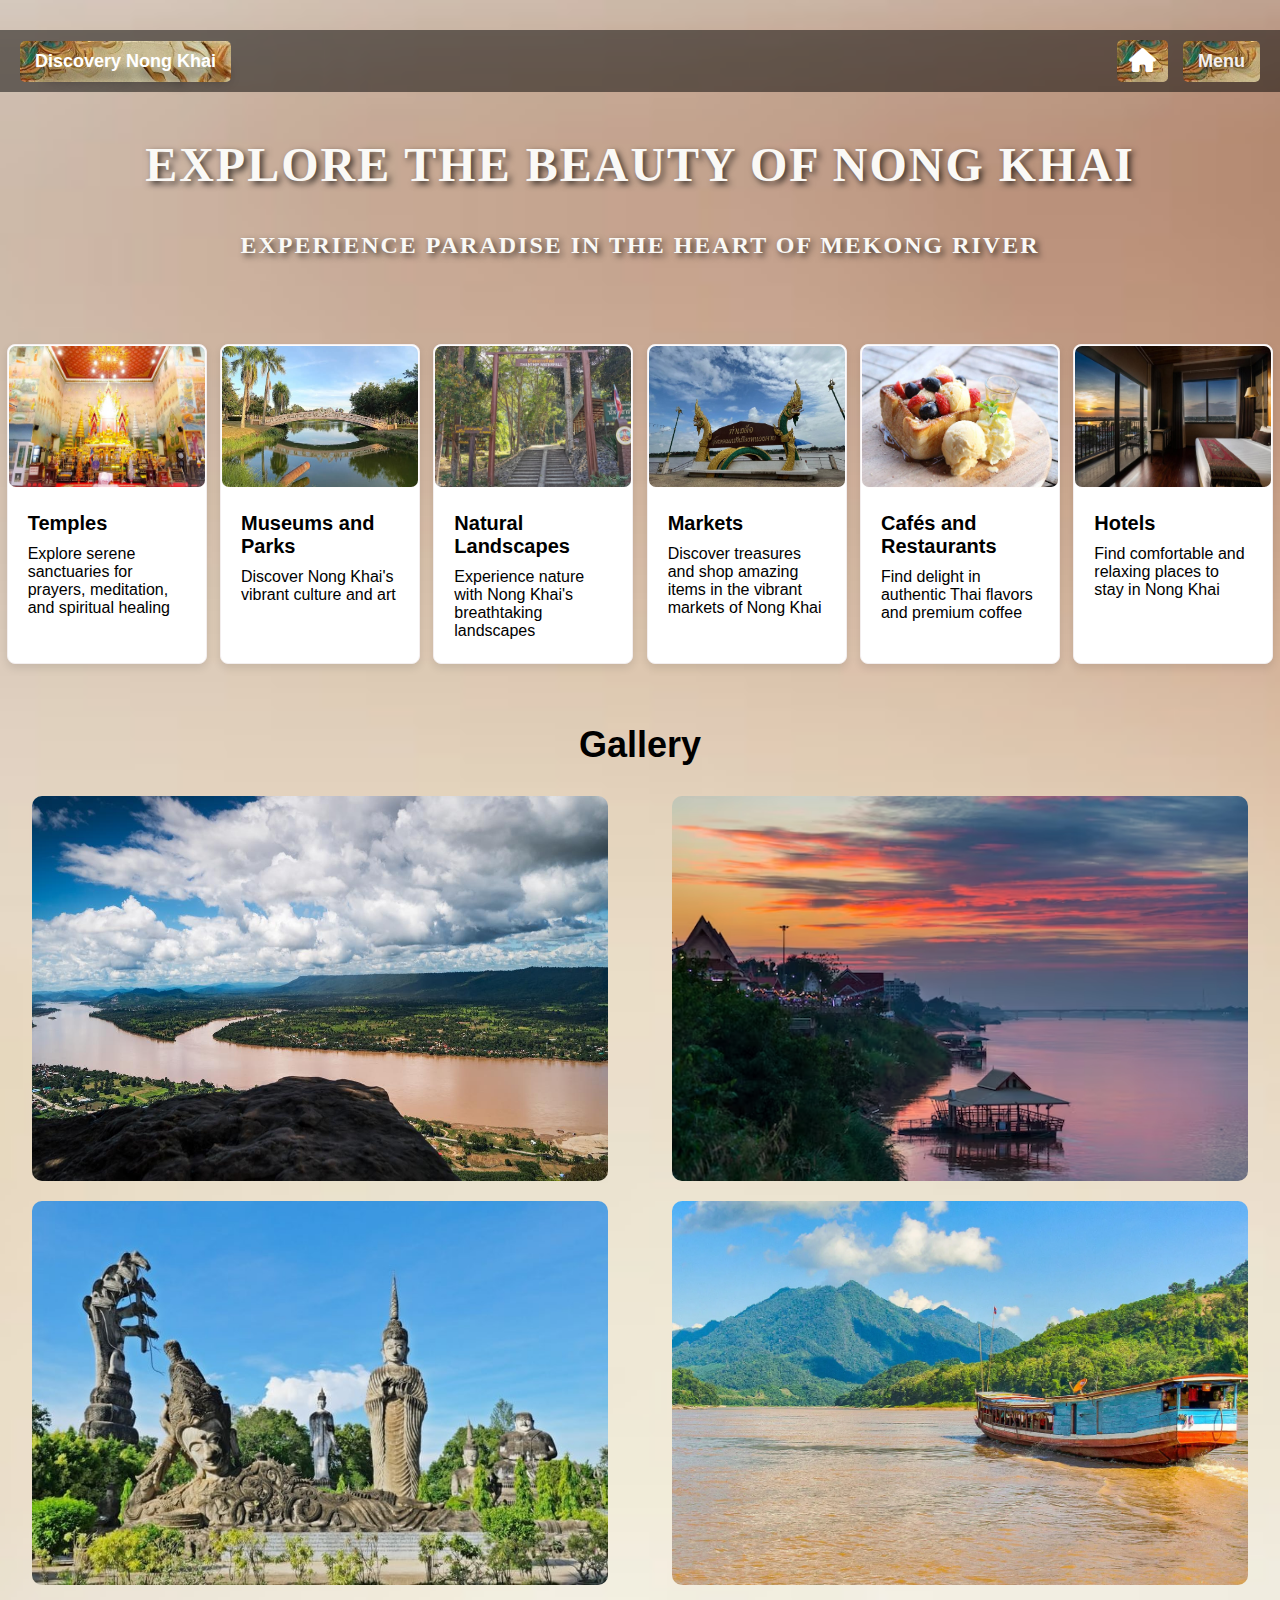
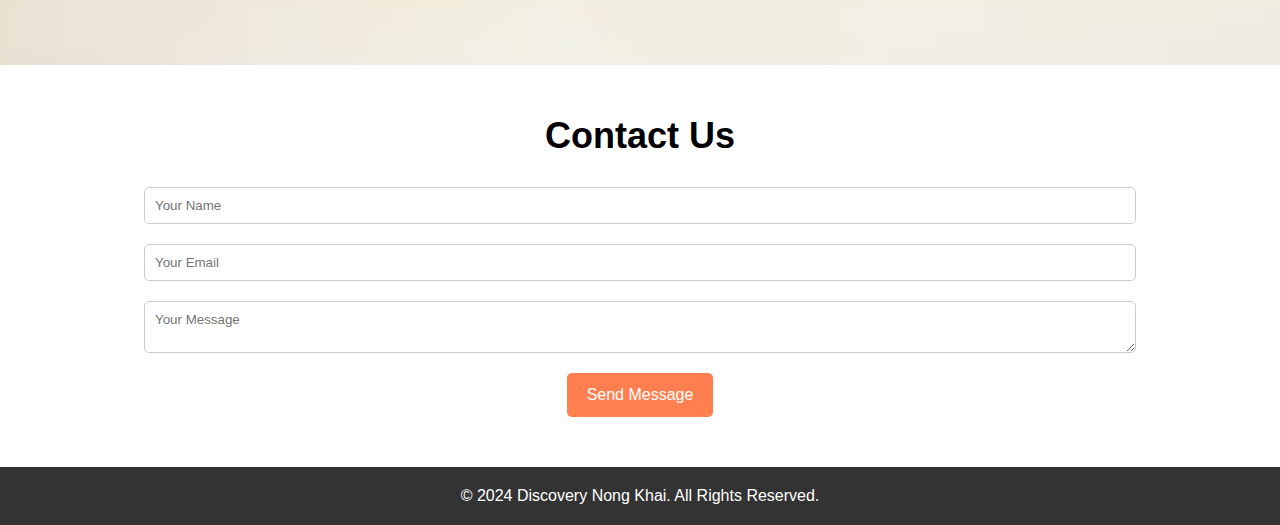
==== index.html @ a45bad10 "Initial commit" ====
<!DOCTYPE html>
<html lang="en">
<head>
    <meta charset="UTF-8">
    <meta name="viewport" content="width=device-width, initial-scale=1.0">
    <title>Discovery Nong Khai</title>
    <link rel="stylesheet" href="style.css">
    <script src="script.js" defer></script>
    <link rel="stylesheet" href="https://cdnjs.cloudflare.com/ajax/libs/font-awesome/6.0.0-beta3/css/all.min.css"> <!-- Font Awesome for the home icon -->
    <style>
        /* Basic Header and Navbar Styles */
        .header {
            font-family: 'Verdana';
            font-weight: bold;
        }

        .header h1 {
            cursor: pointer;
            font-family: 'Quicksand', sans-serif;
            font-size: 18px;
            text-shadow: 12px 12px 11px rgba(0, 0, 0, 0.7);
            background-image: url('images/Dragon.webp');
            color: rgb(255, 255, 255);
            padding: 10px 15px;
            border-radius: 5px;
            transition: background-color 0.3s ease;
        }
        
        
        .header h2, .header p {
            font-family: 'Quicksand';
            color: #FAF9F6;
            cursor: pointer;
        }

        /* Styling for Navigation and Home Button */
        .navbar {
            display: flex;
            justify-content: space-between;
            align-items: center;
            padding: 10px 20px;
            background-color: rgba(0, 0, 0, 0.5);
        }

        .nav-buttons {
            display: flex;
            align-items: center;
        }

        .home-icon {
            font-size: 24px;
            margin-right: 15px;
            color: white;
            cursor: pointer;
            padding: 7px 12px;
            border-radius: 5px;
            background-image: url('images/Dragon.webp');
            transition: background-color 0.3s ease;
        }

        .home-icon:hover {
            background-color: #3498db;
        }

        .menu-trigger {
            cursor: pointer;
            font-family: 'Quicksand', sans-serif;
            font-size: 18px;
            text-shadow: 3px 3px 6px rgba(0, 0, 0, 0.7);
            background-image: url('images/Dragon.webp');
            color: rgb(244, 240, 240);
            padding: 10px 15px;
            border-radius: 5px;
            transition: background-color 0.3s ease;
        }

        .menu-trigger:hover {
            background-color: #3498db;
        }

        /* Hero Section Styling */
        .hero {
            text-align: center;
            padding: 5px 0;
        }

        .hero h2 {
            font-size: 48px;
            margin-bottom: 10px;
        }

        .hero p {
            font-size: 24px;
            margin-bottom: 20px;
        }

        /* Popup Menu Styles */
        .popup-menu {
            display: none;
            opacity: 0;
            transition: opacity 0.3s ease;
            position: fixed;
            top: 50px;
            right: 20px;
            width: 300px;
            background-color: #2c3e50;
            color: white;
            padding: 20px;
            border-radius: 8px;
            z-index: 100;
            box-shadow: 0px 4px 12px rgba(0, 0, 0, 0.2);
        }

        .popup-menu ul {
            list-style: none;
            padding: 0;
            margin: 0;
        }

        .popup-menu ul li {
            margin: 10px 0;
        }

        .popup-menu ul li a {
            color: #f7f5f5;
            font-family: 'Quicksand', sans-serif;
            font-size: 18px;
            text-shadow: 3px 3px 6px rgba(0, 0, 0, 0.7);
            display: block;
            padding: 10px;
            border-radius: 5px;
            transition: background-color 0.3s ease;
        }

        .popup-menu ul li a:hover {
            background-color: #3498db;
        }

        /* Close Button */
        .close-button {
            position: absolute;
            top: 10px;
            right: 10px;
            background: none;
            border: none;
            font-size: 24px;
            color: white;
            cursor: pointer;
            padding: 0;
            line-height: 1;
        }

        .close-button:hover {
            color: #ff5722;
        }
    </style>
</head>
<body>
    <header class="header">
        <nav class="navbar">
            <h1 class="logo">Discovery Nong Khai</h1>
            <div class="nav-buttons">
                <!-- Home Button with House Icon -->
                <a href="index.html" aria-label="Home">
                    <div class="home-icon">
                        <i class="fas fa-home"></i> <!-- Font Awesome Home Icon -->
                    </div>
                </a>
                <!-- Menu Button -->
                <div id="menuTrigger" class="menu-trigger" aria-label="Open Navigation Menu">Menu</div>
            </div>
            <!-- Popup Menu -->
            <div id="popupMenu" class="popup-menu">
                <button id="closeButton" class="close-button" aria-label="Close Navigation Menu">&times;</button>
                <ul>
                    <li><a href="index.html">Home</a></li>
                    <li><a href="about.html">About Nong Khai</a></li>
                    <li><a href="temples.html">Temples</a></li>
                    <li><a href="museums.html">Museums and Parks</a></li>
                    <li><a href="natural.html">Natural Landscapes</a></li>
                    <li><a href="markets.html">Markets</a></li>
                    <li><a href="cafes.html">Cafes and Restaurants</a></li>
                    <li><a href="hotels.html">Hotels</a></li>
                    <li><a href="#contact">Contact</a></li>
                </ul>
            </div>
        </nav>
        <div class="hero">
            <h2>Explore the Beauty of Nong Khai</h2>
            <p>Experience Paradise in the heart of Mekong River</p>
        </div>
    </header>

    <section id="Nong Khai" class="Nong Khai">
        <div class="cards">
            <a href="temples.html">
                <div class="card" card="card1">
                    <img src="images/Wat Pho Chai2.jpg" alt="Wat Pho Chai">
                    <div class="card-content">
                        <h3>Temples</h3>
                        <p>Explore serene sanctuaries for prayers, meditation, and spiritual healing</p>
                    </div>
                </div>
            </a>
            <a href="museums.html">
                <div class="card" card="card2">
                    <img src="images/Nongthin Public Park2.jpg" alt="Parks and Museums">
                    <div class="card-content">
                        <h3>Museums and Parks</h3>
                        <p>Discover Nong Khai's vibrant culture and art</p>
                    </div>
                </div>
            </a>
            <a href="natural.html">
                <div class="card" card="card3">
                    <img src="images/Than Thip Waterfall1_.jpg" alt="Natural Landscapes">
                    <div class="card-content">
                        <h3>Natural Landscapes</h3>
                        <p>Experience nature with Nong Khai's breathtaking landscapes</p>
                    </div>
                </div>
            </a>
            <a href="markets.html">
                <div class="card" card="card4">
                    <img src="images/Tha Sadet Market1.jpg" alt="Market">
                    <div class="card-content">
                        <h3>Markets</h3>
                        <p>Discover treasures and shop amazing items in the vibrant markets of Nong Khai</p>
                    </div>
                </div>
            </a>
            <a href="cafes.html">
                <div class="card" card="card5">
                    <img src="images/Natit 1.jpg" alt="Naga">
                    <div class="card-content">
                        <h3>Cafés and Restaurants</h3>
                        <p>Find delight in authentic Thai flavors and premium coffee</p>
                    </div>
                </div>
            </a>
            <a href="hotels.html">
                <div class="card" card="card6">
                    <img src="images/Amanta Hotel Nongkhai 5.jpg" alt="Amanta">
                    <div class="card-content">
                        <h3>Hotels</h3>
                        <p>Find comfortable and relaxing places to stay in Nong Khai</p>
                    </div>
                </div>
            </a>
        </div>
    </section>

    <section id="gallery" class="gallery">
        <h2>Gallery</h2>
        <div class="gallery-images">
            <img src="images/NK1.jpg" alt="Gallery Image 1" onclick="openModal(this)">
            <img src="images/NK2.avif" alt="Gallery Image 2">
            <img src="images/NK3.jpg" alt="Gallery Image 3">
            <img src="images/NK4.jpg" alt="Gallery Image 4">
        </div>
    </section>

    <section id="contact" class="contact">
        <h2>Contact Us</h2>
        <form>
            <input type="text" placeholder="Your Name" required>
            <input type="email" placeholder="Your Email" required>
            <textarea placeholder="Your Message" required></textarea>
            <button type="submit">Send Message</button>
        </form>
    </section>

    <footer class="footer">
        <p>&copy; 2024 Discovery Nong Khai. All Rights Reserved.</p>
    </footer>

    <script src="script.js" defer></script>
</body>
</html>
---- style.css ----
* {
    margin: 0;
    padding: 0;
    box-sizing: border-box;
    font-family: 'Roboto', sans-serif;
}

body {
    background-image: url('images/Background.jpg'); /* Path to the image in the 'images' folder */
    background-size: cover; /* Ensures the image covers the entire page */
    background-position: center; /* Centers the image */
    background-repeat: no-repeat; /* Prevents the image from repeating */
    min-height: 150vh; /* Full viewport height */
    margin: 0; /* Removes default margin */
}

.header {
    background-image: url('images/Nong\ Khai.png');
    background-size: cover;
    color: white;
    text-align: center;
    padding: 30px 0;
    
}

.header h2, .header p {
    margin-top: 40px;
    font-family: 'Quicksand', sans-serif;
    color: #FAF9F6;
    text-transform: uppercase;
    letter-spacing: 2px;
    font-size: 48px;
    text-shadow: 3px 3px 6px rgba(0, 0, 0, 0.7);
}

.navbar {
    display: flex;
    justify-content: space-between;
    align-items: center;
    padding: 10px 20px;
    background-color: rgba(0, 0, 0, 0.5);
}

.logo {
    font-size: 24px;
    font-weight: bold;
}

.nav-links {
    list-style: none;
    display: flex;
}

.nav-links li {
    margin: 0 15px;
}

.nav-links a {
    color: white;
    text-decoration: none;
    font-weight: bold;
}

.hero h2 {
    font-size: 48px;
    margin-bottom: 20px;
}

.hero p {
    font-size: 24px;
    margin-bottom: 20px;
}

.btn {
    background-color: #ff7f50;
    color: white;
    padding: 10px 20px;
    text-decoration: none;
    border-radius: 5px;
}

/* Popup Menu Styles */
.popup-menu {
    display: none;
    opacity: 0;
    transition: opacity 0.3s ease;
    position: fixed;
    top: 50px;
    right: 20px;
    width: 300px;
    background-color: #2c3e50; /* Darker background for the popup */
    color: white;
    padding: 20px;
    border-radius: 8px;
    z-index: 100;
    box-shadow: 0px 4px 12px rgba(0, 0, 0, 0.2);
}

.popup-menu ul {
    list-style: none;
    padding: 0;
    margin: 0;
}

.popup-menu ul li {
    margin: 10px 0;
}

.popup-menu ul li a {
    color: #f7f5f5;
    font-family: 'Quicksand', sans-serif;
    font-size: 18px;
    text-shadow: 3px 3px 6px rgba(0, 0, 0, 0.7);
    display: block;
    padding: 10px;
    border-radius: 5px;
    transition: background-color 0.3s ease;
}

.popup-menu ul li a:hover {
    background-image: url('images/Background.jpg');
}

/* Close Button */
.close-button {
    position: absolute;
    top: 10px;
    right: 10px;
    background: none;
    border: none;
    font-size: 24px;
    color: white;
    cursor: pointer;
    padding: 0;
    line-height: 1;
}

.close-button:hover {
    color: #0b0b0b;
}

/* Menu Trigger Styles */
.menu-trigger {
    cursor: pointer;
    font-family: 'Quicksand', sans-serif;
    font-size: 18px;
    text-shadow: 3px 3px 6px rgba(0, 0, 0, 0.7);
    background-image: url('images/Dragon.webp');
    color: rgb(244, 240, 240);
    padding: 10px 15px;
    border-radius: 5px;
    transition: background-color 0.3s ease;
}

.menu-trigger:hover {
    background-color: #3498db;
}

.destinations {
    padding: 50px 20px;
    background-color: #ffffff;
    text-align: center;
}

.destinations h2 {
    margin-bottom: 30px;
    font-size: 36px;
}

.cards, .gallery {
    display: flex;
    justify-content: space-around;
    flex-wrap: wrap;
    margin-bottom: 60px; /* Adds extra space below the cards section */
    margin-top: 30px; /* Adds extra space above the gallery section */
}

.card {
    background-color: #ffffff;
    width: 200px; /* Width of the entire card */
    height: 320px;
    border: 1px solid #f3eeee;
    border-radius: 8px;
    overflow: hidden;
    box-shadow: 0 4px 8px rgba(0,0,0,0.1);
    cursor: pointer; /* Indicates that the card is clickable */
}

.card img {
    width: 100%;
    height: 45%;
    border: 1px solid #fffcfc;
    border-radius: 8px;
}

.card-content {
    padding: 20px;
}

.card h3 {
    font-size: 20px;
    margin-bottom: 10px;
}

a {
    text-decoration: none;
    color: inherit;
}

button {
    display: inline-flex; /* Allows the use of flexbox */
    align-items: center; /* Vertically centers the text */
    justify-content: center; /* Horizontally centers the text */
    padding: 10px 20px; /* Adjust padding as needed */
    font-size: 16px; /* Adjust font size as needed */
    border: none; /* Remove default border */
    border-radius: 5px; /* Optional: for rounded corners */
    background-color: #ff7f50; /* Button background color */
    color: white; /* Button text color */
    cursor: pointer; /* Show pointer cursor on hover */
    text-align: center; /* Ensures text is centered in the element */
    line-height: 1.5; /* Adjust line height if needed */
}

button:focus {
    outline: none; /* Remove default focus outline */
}

button:hover {
    background-color: #ff5722; /* Change background color on hover */
}

.gallery h2 {
    margin-bottom: 30px;
    font-size: 36px;
}

.gallery-images {
    display: flex;
    justify-content: space-around;
    flex-wrap: wrap;
}

.gallery-images img {
    width: 45%;
    margin-bottom: 20px;
    border-radius: 10px;
}

.contact {
    padding: 50px 20px;
    background-color: #ffffff;
    text-align: center;
}

.contact h2 {
    margin-bottom: 30px;
    font-size: 36px;
}

.contact form {
    display: flex;
    flex-direction: column;
    align-items: center;
}

.contact input, .contact textarea {
    width: 80%;
    padding: 10px;
    margin-bottom: 20px;
    border-radius: 5px;
    border: 1px solid #cccccc;
}

.contact button {
    background-color: #ff7f50;
    color: white;
    padding: 10px 20px;
    border: none;
    border-radius: 5px;
}

.footer {
    background-color: #333333;
    color: white;
    text-align: center;
    padding: 20px;
}

/* Temple Cards Section */
.temple-cards {
    display: flex; /* Makes the cards display in a row */
    flex-wrap: wrap; /* Allows cards to wrap to the next line if the screen is too narrow */
    justify-content: space-around; /* Adds space around the cards */
    gap: 20px; /* Adds space between the cards */
    margin-top: 20px;
}

.temple-card {
    width: calc(100% / 3 - 20px); /* Displays 3 cards per row with spacing */
    max-width: 400px; /* Limits the max width of each card */
    height: auto; /* Allow height to be dynamic */
    border: 1px solid #ddd;
    border-radius: 10px;
    overflow: hidden;
    background-color: white;
    box-shadow: 0 4px 8px rgba(0, 0, 0, 0.1);
    margin-bottom: 20px; /* Adds space below the card */
}

.image-container {
    display: flex;
    justify-content: space-between; /* Evenly spaces the images */
}

.temple-image {
    flex: 1; /* Make each image take equal space */
    width: 20%;
    height: 350px; /* Maintains aspect ratio */
    margin: 0 5px; /* Optional: adds some space between images */
}

.temple-details {
    padding: 15px;
    text-align: left; /* Aligns the text to the left inside the card */
}

.temple-details h3 {
    margin-bottom: 10px;
    font-size: 18px;
}

.temple-details p {
    font-size: 14px;
    line-height: 1.5;
    margin-bottom: 15px;
}

@media (max-width: 768px) {
    .temple-card {
        width: calc(100% - 20px); /* Adjusts the card width for smaller screens */
    }
}

/* Modal Styles */
.modal {
    display: none; /* Hidden by default */
    position: fixed;
    z-index: 1000;
    left: 0;
    top: 0;
    width: 100%;
    height: 100%;
    background-color: rgba(0, 0, 0, 0.8); /* Semi-transparent background */
    align-items: center;
    justify-content: center;
}

.modal-content {
    max-width: 90%;
    max-height: 90%;
}

.modal img {
    width: 100%;
    height: auto;
}

.close {
    position: absolute;
    top: 10px;
    right: 10px;
    font-size: 30px;
    color: white;
    cursor: pointer;
}

.video-section {
    display: flex;
    flex-direction: column; /* Stacks the contents vertically */
    justify-content: center; /* Centers content vertically */
    align-items: center; /* Centers content horizontally */
    text-align: center; /* Centers text within the section */
    height: 100vh; /* Optional: makes the section take the full viewport height */
}

video {
    max-width: 100%;
    height: auto;
}
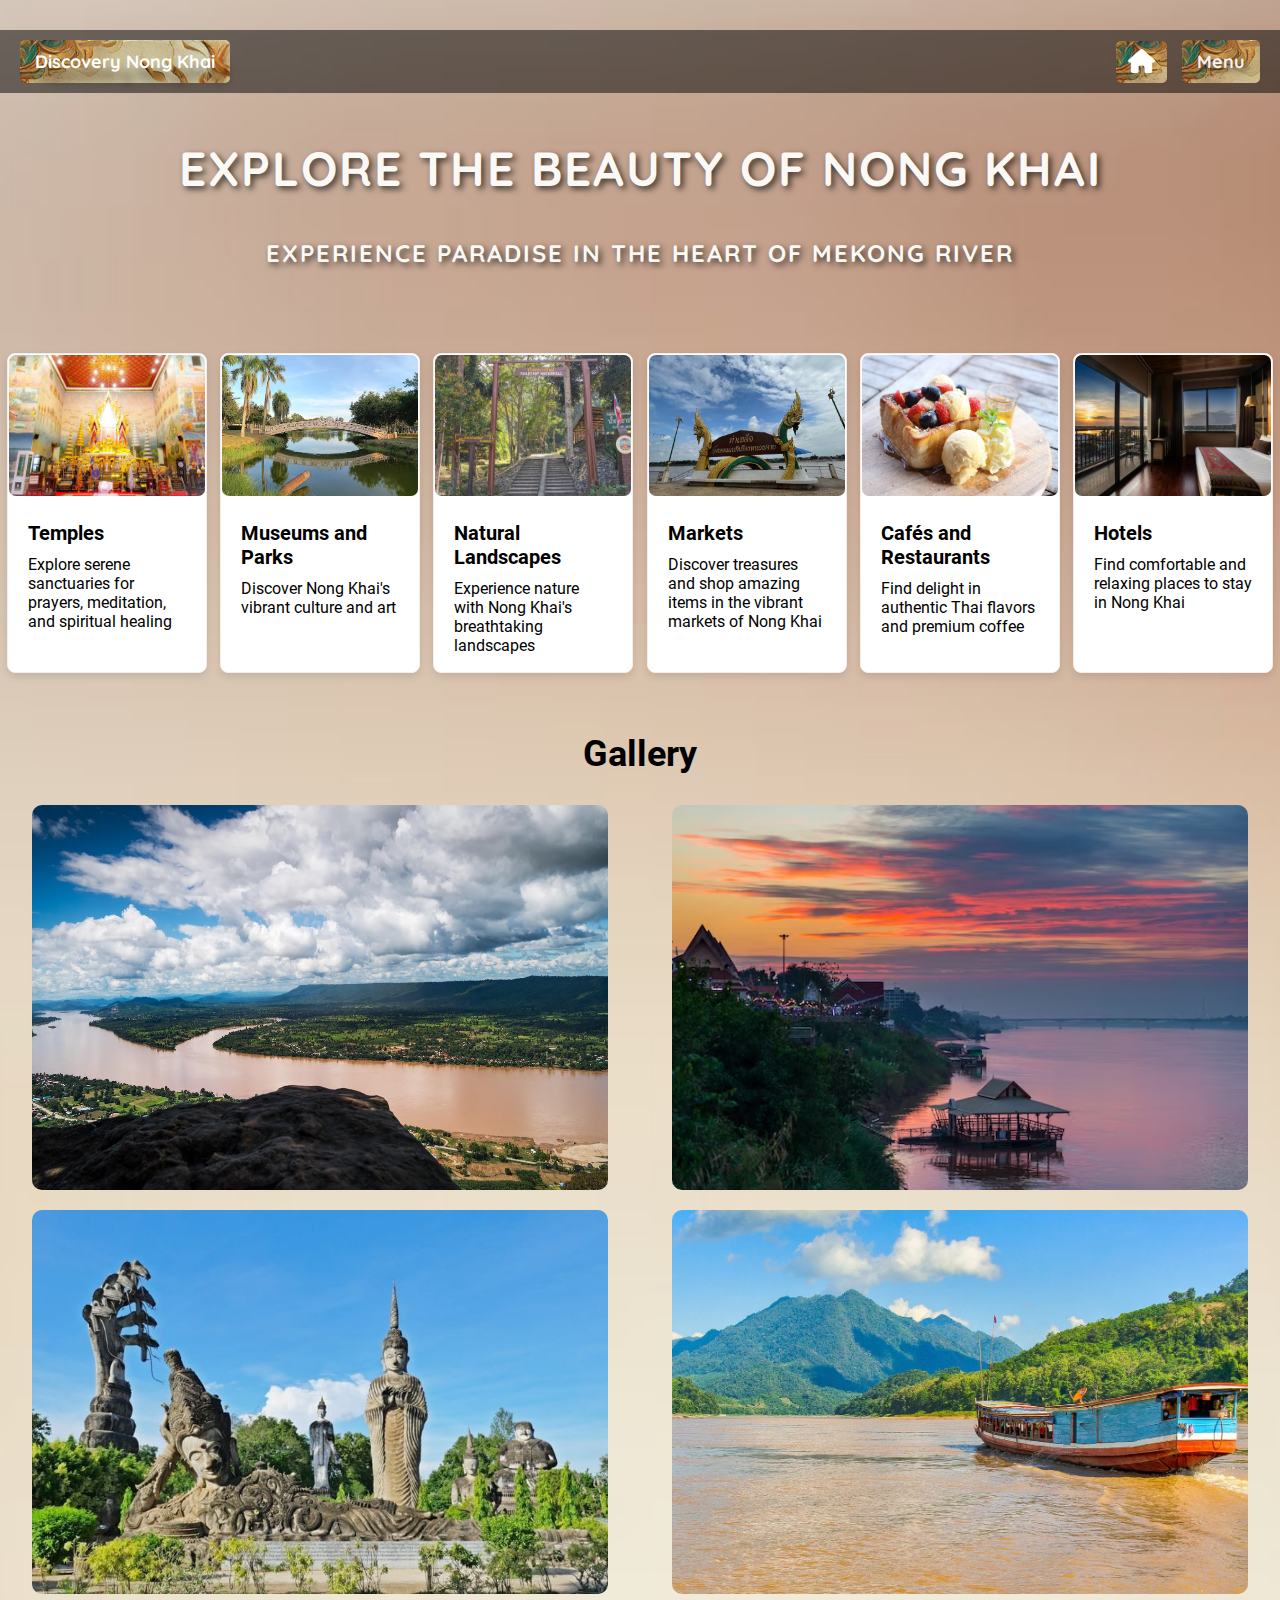
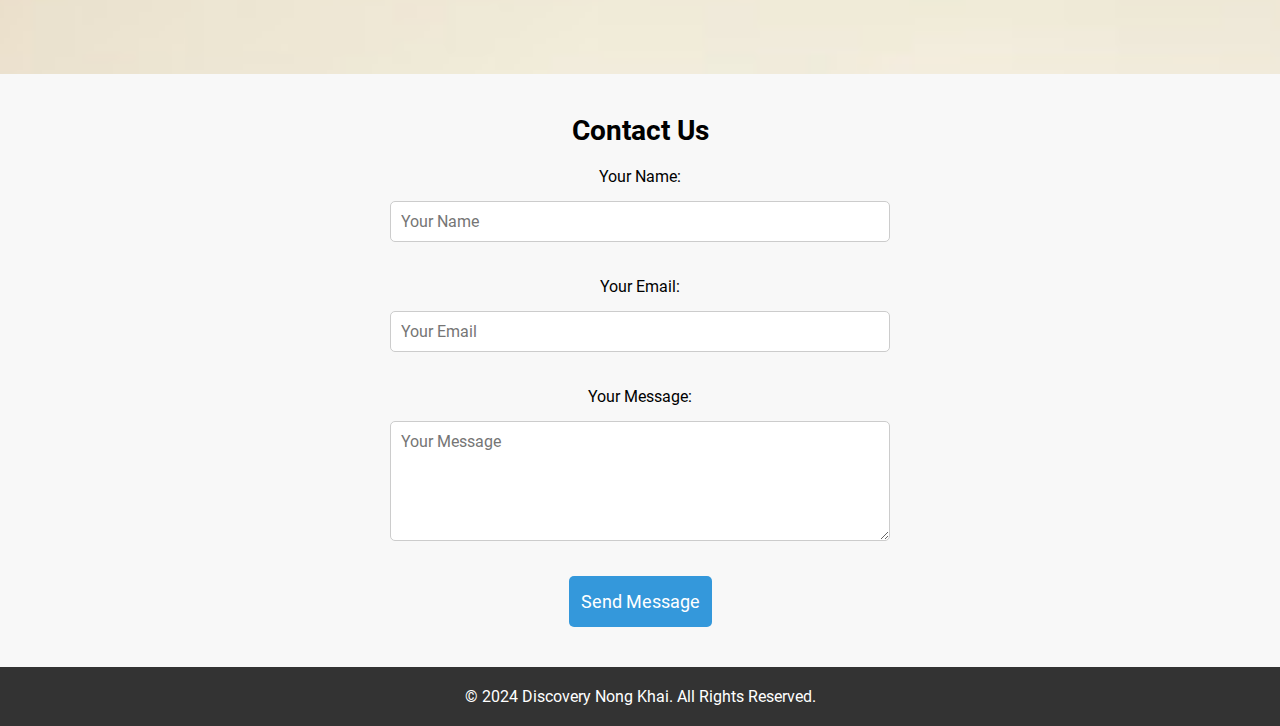
==== commit c3def469: "Updated contact form with Formspree integration" ====
--- a/index.html
+++ b/index.html
@@ -262,13 +262,72 @@
 
     <section id="contact" class="contact">
         <h2>Contact Us</h2>
-        <form>
-            <input type="text" placeholder="Your Name" required>
-            <input type="email" placeholder="Your Email" required>
-            <textarea placeholder="Your Message" required></textarea>
+        <form action="https://formspree.io/f/mkgozoze" method="POST">
+            <input type="hidden" name="_subject" value="New Contact Form Submission">
+            <input type="hidden" name="_next" value="https://yourwebsite.com/thank-you.html">
+            
+            <label for="name">Your Name:</label>
+            <input type="text" id="name" name="name" placeholder="Your Name" required>
+    
+            <label for="email">Your Email:</label>
+            <input type="email" id="email" name="email" placeholder="Your Email" required>
+    
+            <label for="message">Your Message:</label>
+            <textarea id="message" name="message" placeholder="Your Message" required></textarea>
+    
             <button type="submit">Send Message</button>
         </form>
     </section>
+    
+    <style>
+        .contact {
+            text-align: center;
+            padding: 40px;
+            background-color: #f8f8f8;
+        }
+    
+        .contact h2 {
+            font-size: 28px;
+            margin-bottom: 20px;
+        }
+    
+        .contact form {
+            max-width: 500px;
+            margin: 0 auto;
+            display: flex;
+            flex-direction: column;
+            gap: 15px;
+        }
+    
+        .contact input,
+        .contact textarea {
+            width: 100%;
+            padding: 10px;
+            border: 1px solid #ccc;
+            border-radius: 5px;
+            font-size: 16px;
+        }
+    
+        .contact textarea {
+            height: 120px;
+            resize: vertical;
+        }
+    
+        .contact button {
+            background-color: #3498db;
+            color: white;
+            padding: 12px;
+            border: none;
+            border-radius: 5px;
+            font-size: 18px;
+            cursor: pointer;
+            transition: background 0.3s;
+        }
+    
+        .contact button:hover {
+            background-color: #2980b9;
+        }
+    </style>    
 
     <footer class="footer">
         <p>&copy; 2024 Discovery Nong Khai. All Rights Reserved.</p>
--- a/style.css
+++ b/style.css
@@ -1,3 +1,31 @@
+@font-face {
+    font-family: 'Roboto';
+    src: url('assets/fonts/Roboto-Regular.ttf') format('truetype');
+    font-weight: normal;
+    font-style: normal;
+}
+
+@font-face {
+    font-family: 'Roboto';
+    src: url('assets/fonts/Roboto-Bold.ttf') format('truetype');
+    font-weight: bold;
+    font-style: normal;
+}
+
+@font-face {
+    font-family: 'Quicksand';
+    src: url('assets/fonts/Quicksand-Regular.ttf') format('truetype');
+    font-weight: normal;
+    font-style: normal;
+}
+
+@font-face {
+    font-family: 'Quicksand';
+    src: url('assets/fonts/Quicksand-Bold.ttf') format('truetype');
+    font-weight: bold;
+    font-style: normal;
+}
+
 * {
     margin: 0;
     padding: 0;
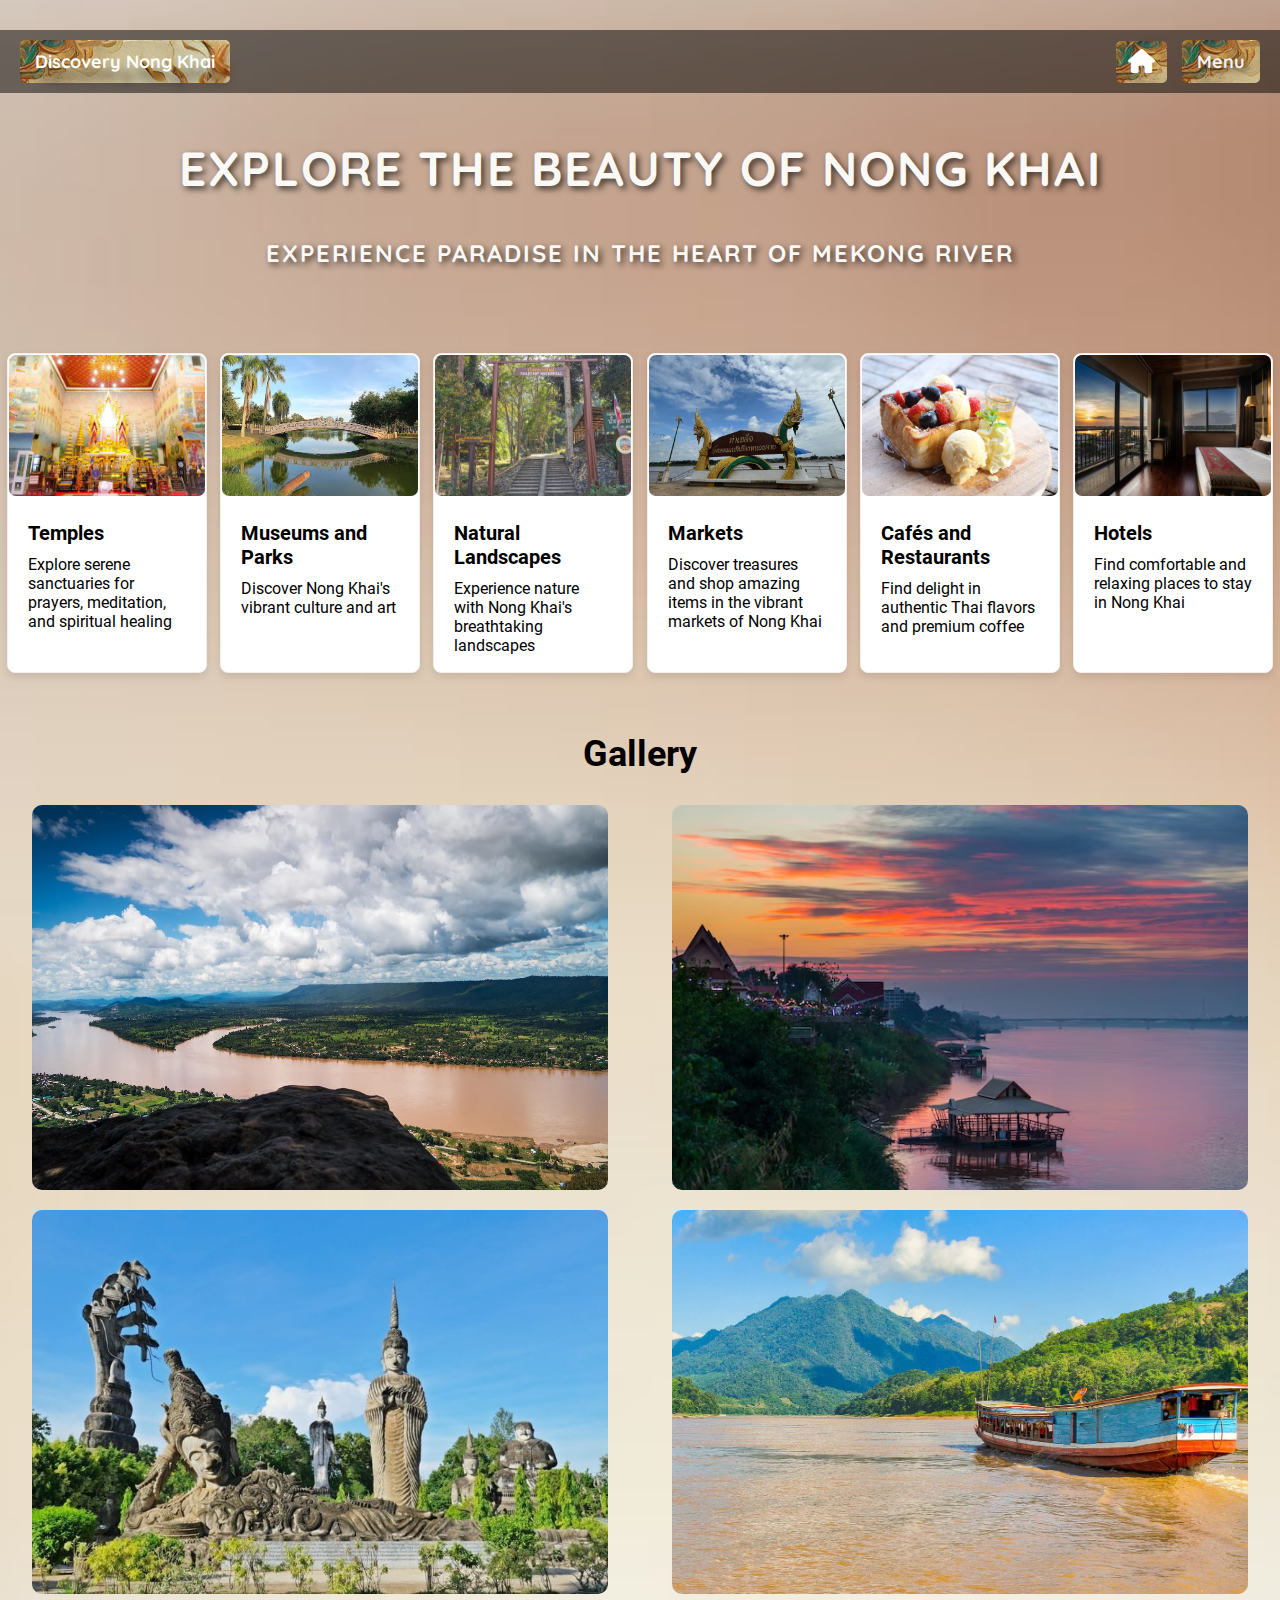
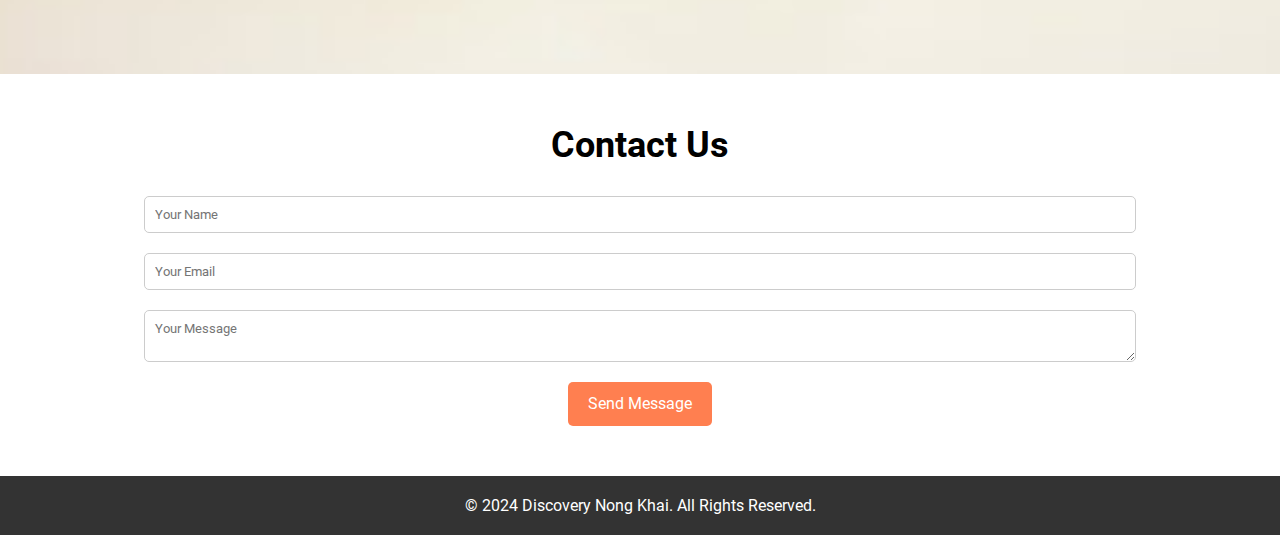
==== commit 98b8fedf: "Updated contact form with Formspree" ====
--- a/index.html
+++ b/index.html
@@ -263,71 +263,12 @@
     <section id="contact" class="contact">
         <h2>Contact Us</h2>
         <form action="https://formspree.io/f/mkgozoze" method="POST">
-            <input type="hidden" name="_subject" value="New Contact Form Submission">
-            <input type="hidden" name="_next" value="https://yourwebsite.com/thank-you.html">
-            
-            <label for="name">Your Name:</label>
-            <input type="text" id="name" name="name" placeholder="Your Name" required>
-    
-            <label for="email">Your Email:</label>
-            <input type="email" id="email" name="email" placeholder="Your Email" required>
-    
-            <label for="message">Your Message:</label>
-            <textarea id="message" name="message" placeholder="Your Message" required></textarea>
-    
+            <input type="text" placeholder="Your Name" required>
+            <input type="email" placeholder="Your Email" required>
+            <textarea placeholder="Your Message" required></textarea>
             <button type="submit">Send Message</button>
         </form>
     </section>
-    
-    <style>
-        .contact {
-            text-align: center;
-            padding: 40px;
-            background-color: #f8f8f8;
-        }
-    
-        .contact h2 {
-            font-size: 28px;
-            margin-bottom: 20px;
-        }
-    
-        .contact form {
-            max-width: 500px;
-            margin: 0 auto;
-            display: flex;
-            flex-direction: column;
-            gap: 15px;
-        }
-    
-        .contact input,
-        .contact textarea {
-            width: 100%;
-            padding: 10px;
-            border: 1px solid #ccc;
-            border-radius: 5px;
-            font-size: 16px;
-        }
-    
-        .contact textarea {
-            height: 120px;
-            resize: vertical;
-        }
-    
-        .contact button {
-            background-color: #3498db;
-            color: white;
-            padding: 12px;
-            border: none;
-            border-radius: 5px;
-            font-size: 18px;
-            cursor: pointer;
-            transition: background 0.3s;
-        }
-    
-        .contact button:hover {
-            background-color: #2980b9;
-        }
-    </style>    
 
     <footer class="footer">
         <p>&copy; 2024 Discovery Nong Khai. All Rights Reserved.</p>
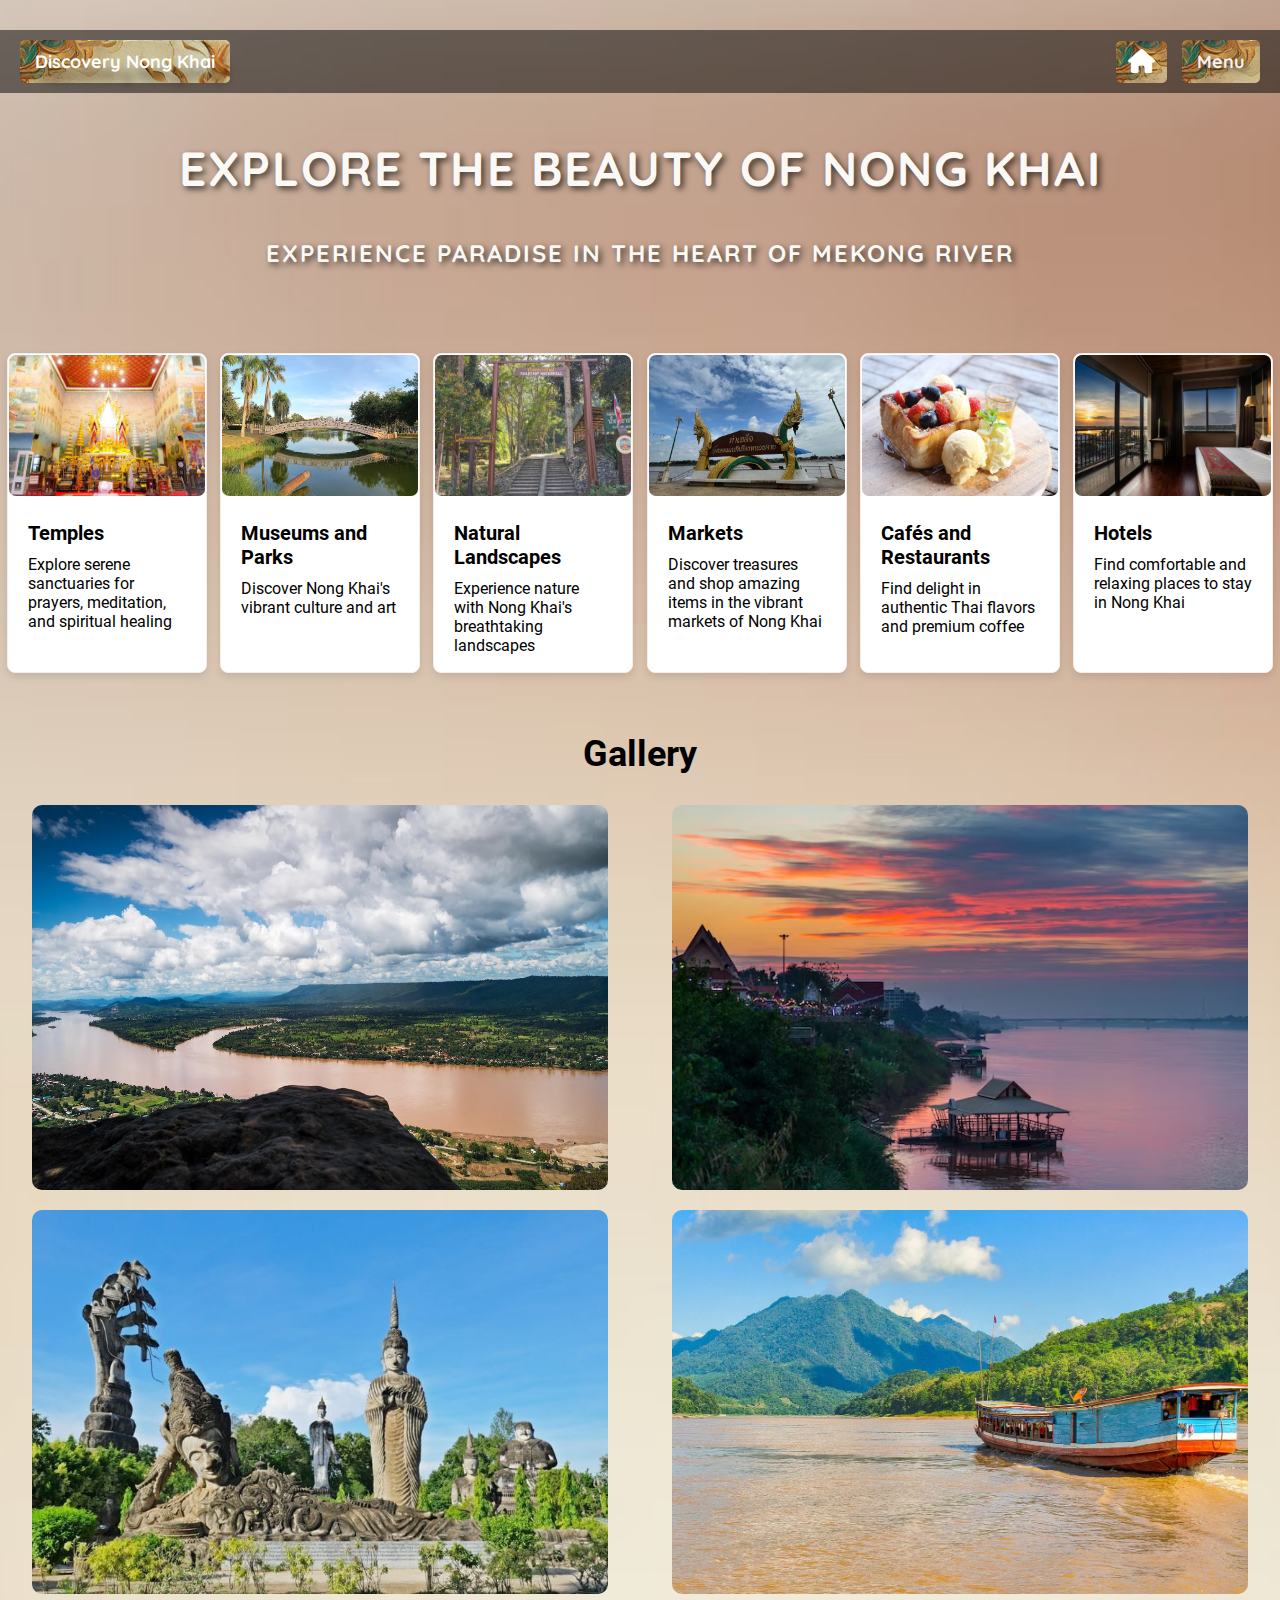
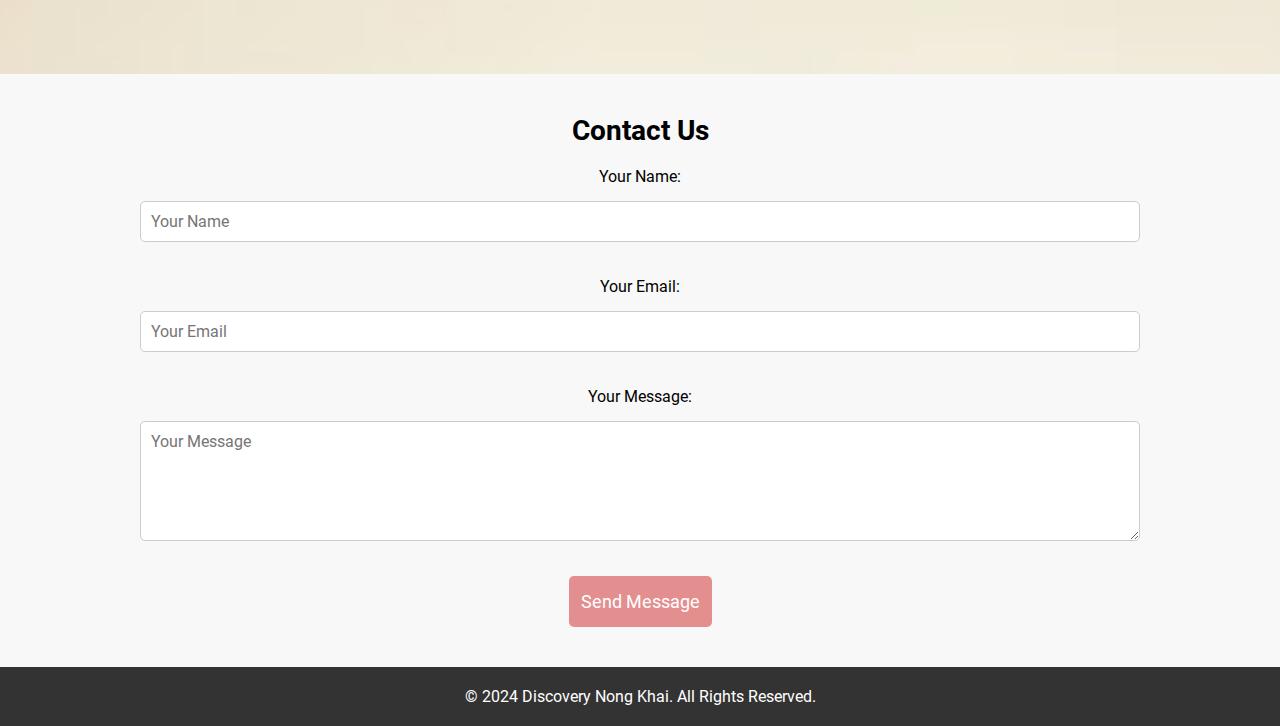
==== commit 3eef3658: "Updated contact form and fixed Formspree issue" ====
--- a/index.html
+++ b/index.html
@@ -263,12 +263,72 @@
     <section id="contact" class="contact">
         <h2>Contact Us</h2>
         <form action="https://formspree.io/f/mkgozoze" method="POST">
-            <input type="text" placeholder="Your Name" required>
-            <input type="email" placeholder="Your Email" required>
-            <textarea placeholder="Your Message" required></textarea>
+            <input type="hidden" name="_subject" value="New Contact Form Submission">
+            <input type="hidden" name="_next" value="https://yourwebsite.com/thank-you.html">
+            
+            <label for="name">Your Name:</label>
+            <input type="text" id="name" name="name" placeholder="Your Name" required>
+    
+            <label for="email">Your Email:</label>
+            <input type="email" id="email" name="email" placeholder="Your Email" required>
+    
+            <label for="message">Your Message:</label>
+            <textarea id="message" name="message" placeholder="Your Message" required></textarea>
+    
             <button type="submit">Send Message</button>
         </form>
     </section>
+    
+    <style>
+        .contact {
+            text-align: center;
+            padding: 40px;
+            background-color: #f8f8f8;
+        }
+    
+        .contact h2 {
+            font-size: 28px;
+            margin-bottom: 20px;
+        }
+    
+        .contact form {
+            max-width: 1000px;
+            margin: 0 auto;
+            display: flex;
+            flex-direction: column;
+            gap: 15px;
+        }
+    
+        .contact input,
+        .contact textarea {
+            width: 100%;
+            padding: 10px;
+            border: 1px solid #ccc;
+            border-radius: 5px;
+            font-size: 16px;
+        }
+    
+        .contact textarea {
+            height: 120px;
+            resize: vertical;
+        }
+    
+        .contact button {
+            background-color: #e48f8f;
+            color: white;
+            padding: 12px;
+            border: none;
+            border-radius: 5px;
+            font-size: 18px;
+            cursor: pointer;
+            transition: background 0.3s;
+        }
+    
+        .contact button:hover {
+            background-color: #ce0153;
+        }
+    </style>
+    
 
     <footer class="footer">
         <p>&copy; 2024 Discovery Nong Khai. All Rights Reserved.</p>
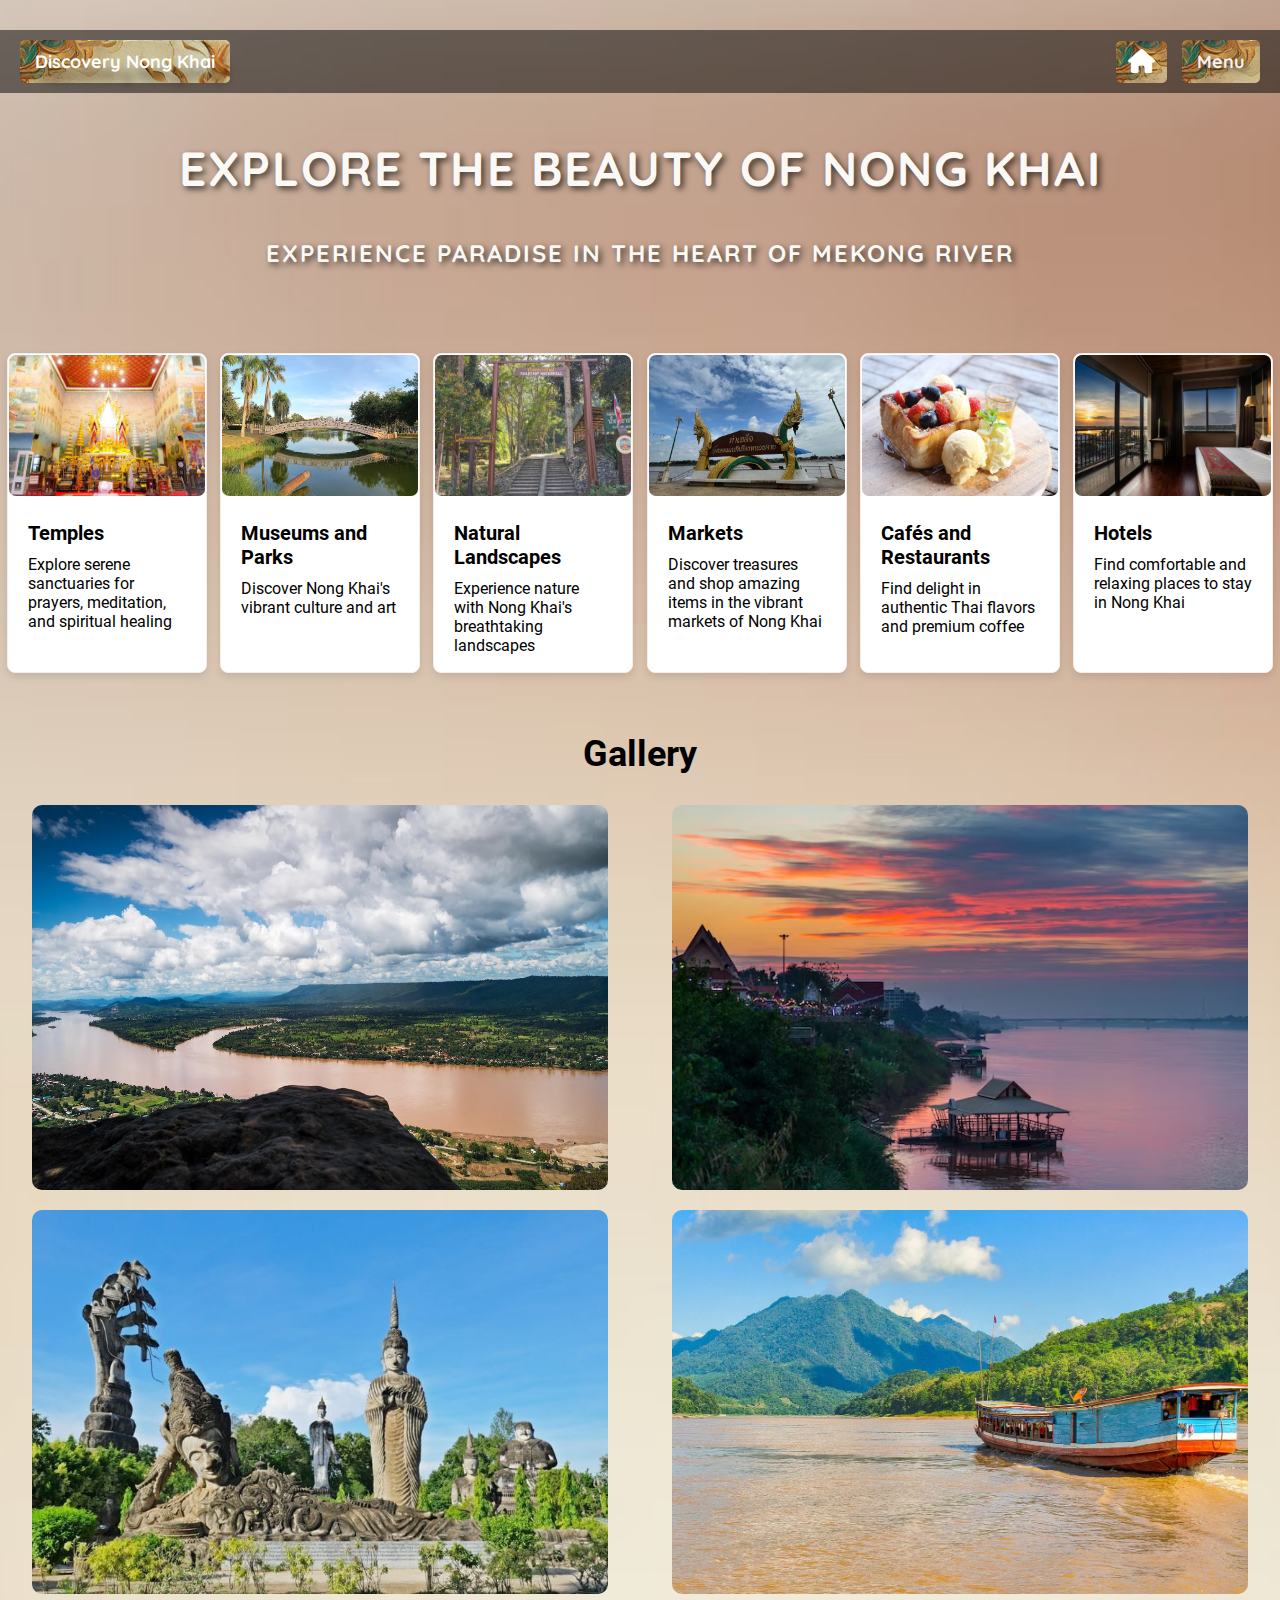
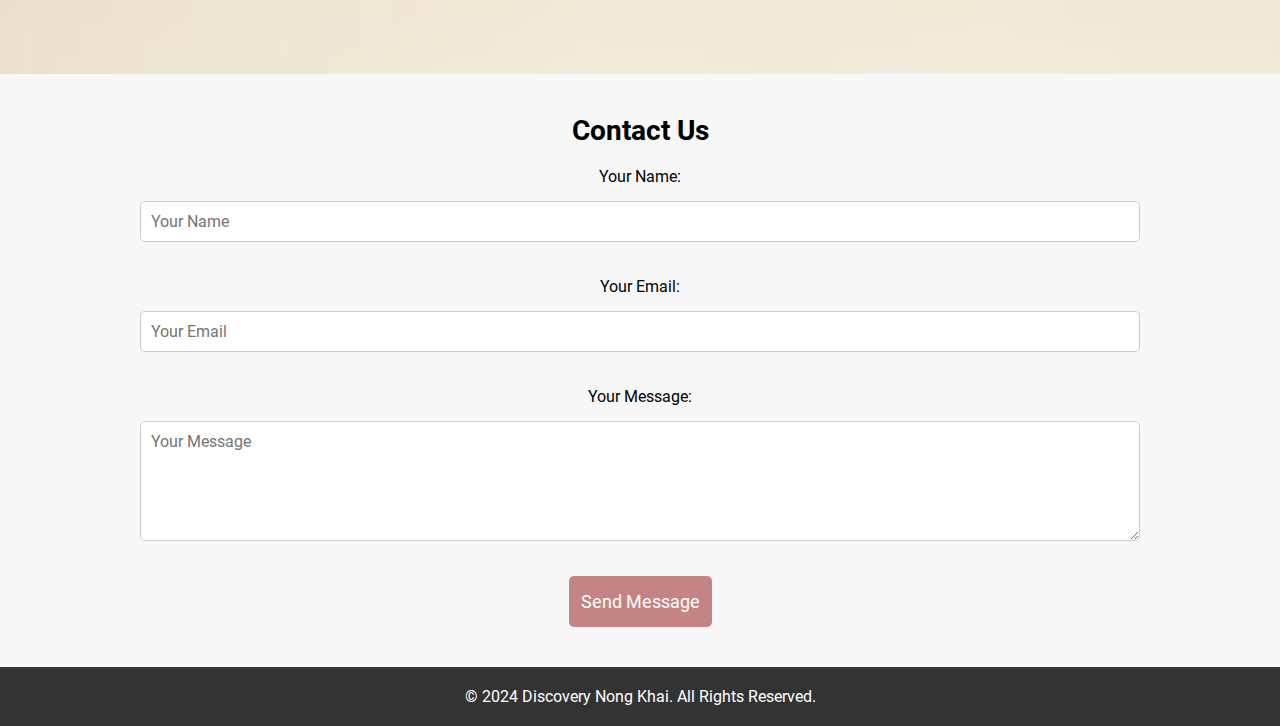
==== commit 2aedfa49: "Updated contact form with Formspree integration" ====
--- a/index.html
+++ b/index.html
@@ -314,7 +314,7 @@
         }
     
         .contact button {
-            background-color: #e48f8f;
+            background-color: #c48484;
             color: white;
             padding: 12px;
             border: none;
@@ -325,10 +325,9 @@
         }
     
         .contact button:hover {
-            background-color: #ce0153;
-        }
-    </style>
-    
+            background-color: #ff0202;
+        }
+    </style>        
 
     <footer class="footer">
         <p>&copy; 2024 Discovery Nong Khai. All Rights Reserved.</p>
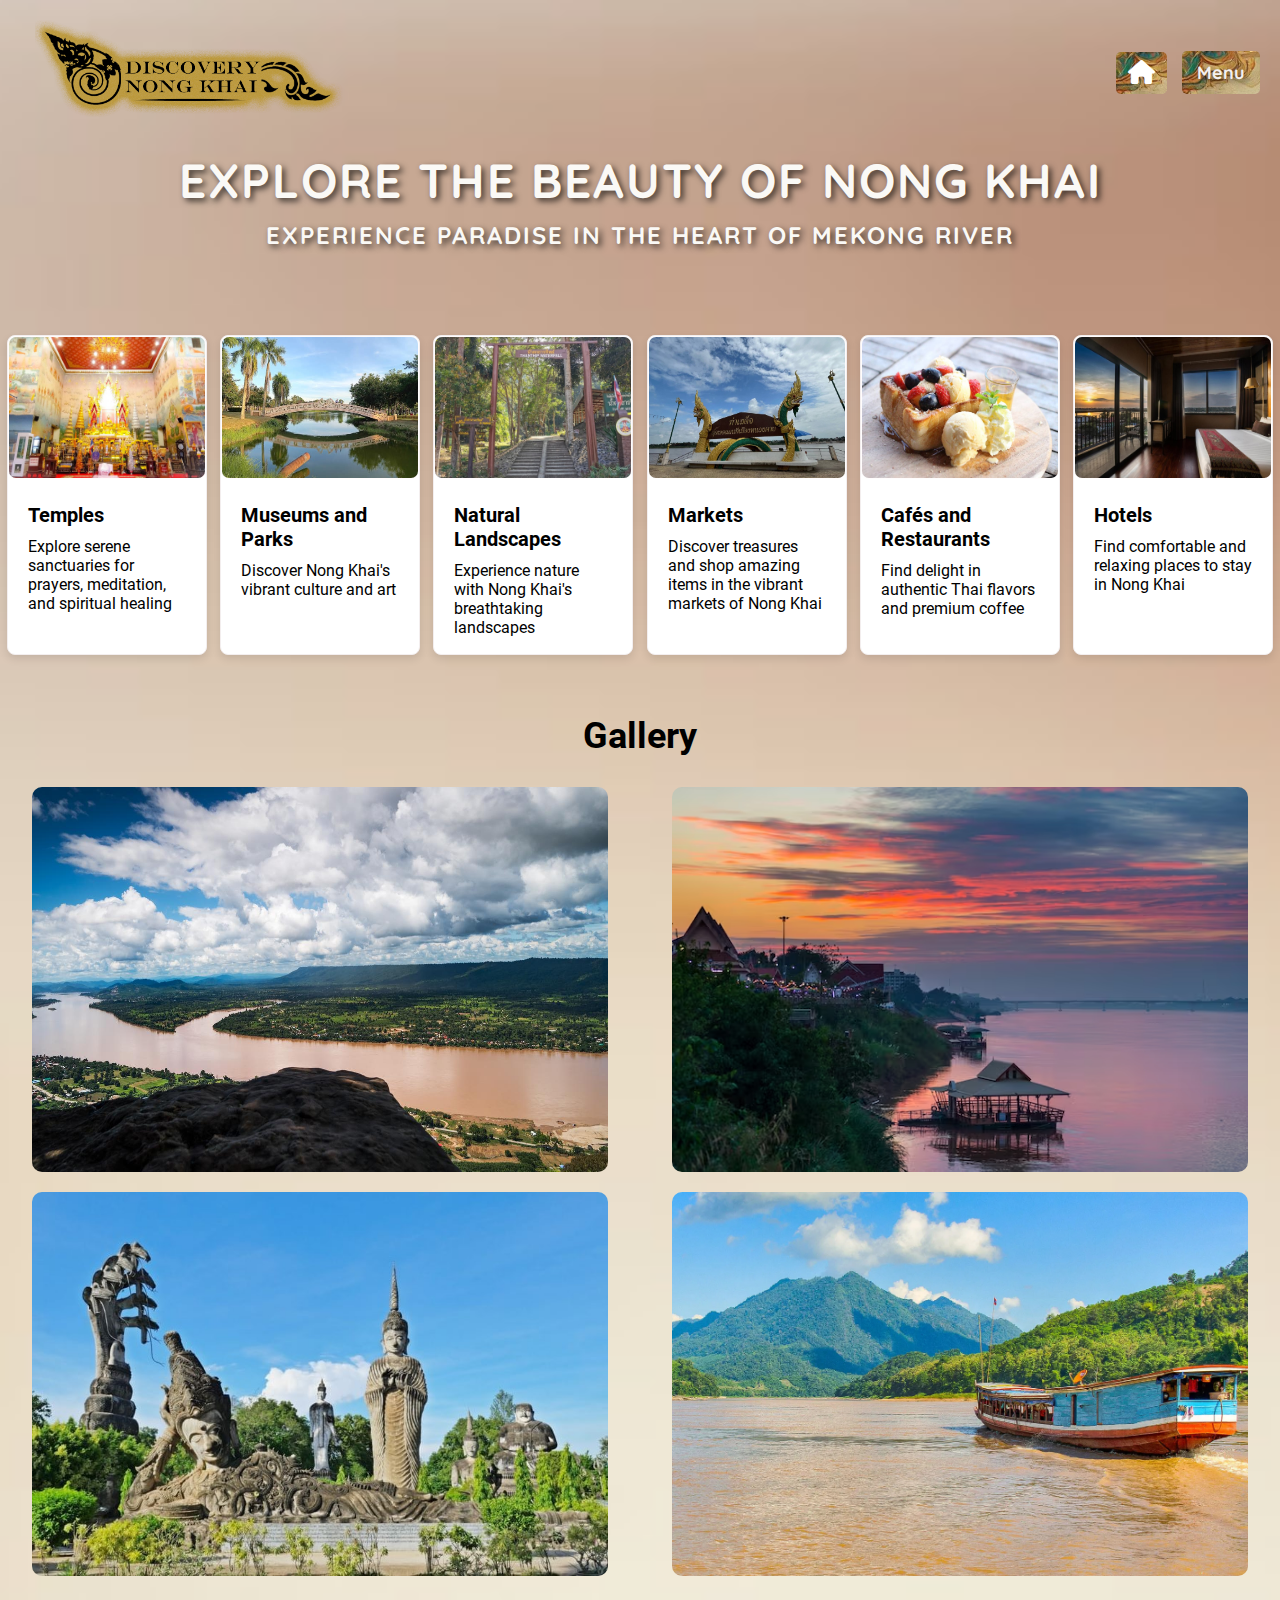
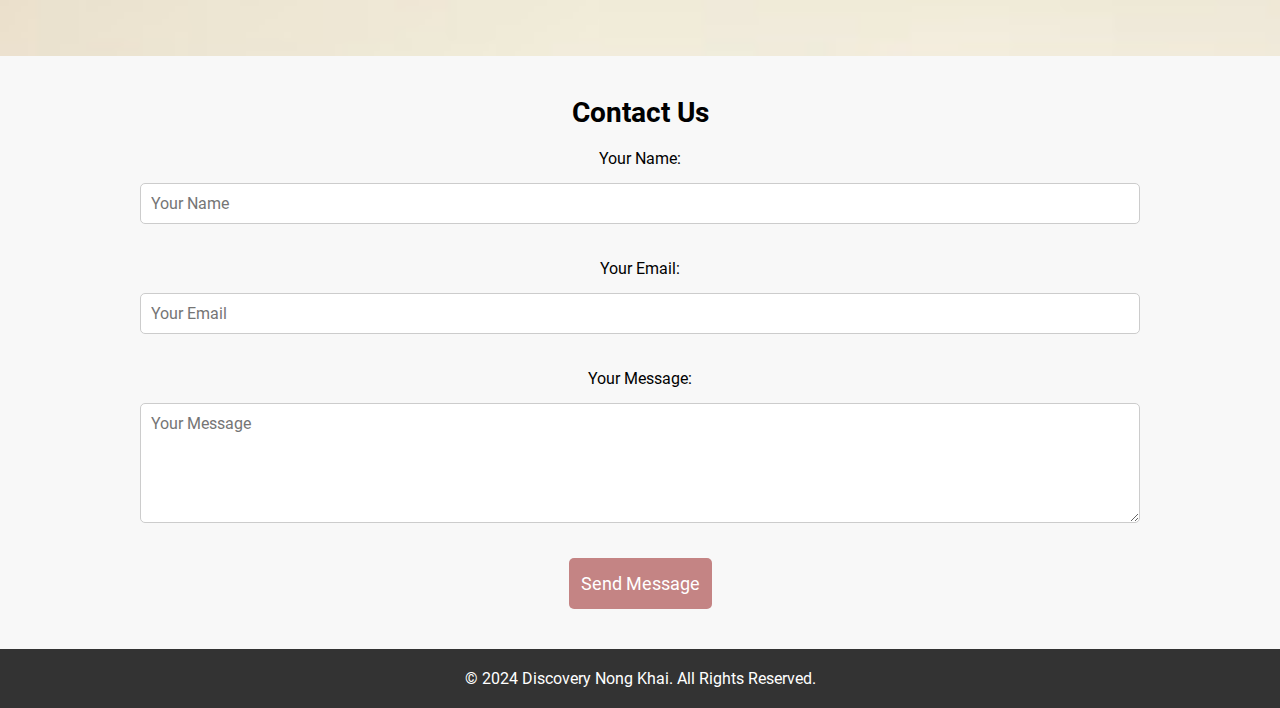
==== commit a71b6b71: "Updated style and added logo" ====
--- a/index.html
+++ b/index.html
@@ -39,7 +39,7 @@
             justify-content: space-between;
             align-items: center;
             padding: 10px 20px;
-            background-color: rgba(0, 0, 0, 0.5);
+
         }
 
         .nav-buttons {
@@ -91,7 +91,7 @@
 
         .hero p {
             font-size: 24px;
-            margin-bottom: 20px;
+            margin-bottom: 50px;
         }
 
         /* Popup Menu Styles */
@@ -158,7 +158,10 @@
 <body>
     <header class="header">
         <nav class="navbar">
-            <h1 class="logo">Discovery Nong Khai</h1>
+            <h1 class="logo">
+                <img src="images/Logo1.png" alt="Discovery Nong Khai" />
+            </h1>
+            
             <div class="nav-buttons">
                 <!-- Home Button with House Icon -->
                 <a href="index.html" aria-label="Home">
--- a/style.css
+++ b/style.css
@@ -1,419 +1,428 @@
-@font-face {
-    font-family: 'Roboto';
-    src: url('assets/fonts/Roboto-Regular.ttf') format('truetype');
-    font-weight: normal;
-    font-style: normal;
-}
-
-@font-face {
-    font-family: 'Roboto';
-    src: url('assets/fonts/Roboto-Bold.ttf') format('truetype');
-    font-weight: bold;
-    font-style: normal;
-}
-
-@font-face {
-    font-family: 'Quicksand';
-    src: url('assets/fonts/Quicksand-Regular.ttf') format('truetype');
-    font-weight: normal;
-    font-style: normal;
-}
-
-@font-face {
-    font-family: 'Quicksand';
-    src: url('assets/fonts/Quicksand-Bold.ttf') format('truetype');
-    font-weight: bold;
-    font-style: normal;
-}
-
-* {
-    margin: 0;
-    padding: 0;
-    box-sizing: border-box;
-    font-family: 'Roboto', sans-serif;
-}
-
-body {
-    background-image: url('images/Background.jpg'); /* Path to the image in the 'images' folder */
-    background-size: cover; /* Ensures the image covers the entire page */
-    background-position: center; /* Centers the image */
-    background-repeat: no-repeat; /* Prevents the image from repeating */
-    min-height: 150vh; /* Full viewport height */
-    margin: 0; /* Removes default margin */
-}
-
-.header {
-    background-image: url('images/Nong\ Khai.png');
-    background-size: cover;
-    color: white;
-    text-align: center;
-    padding: 30px 0;
+    @font-face {
+        font-family: 'Roboto';
+        src: url('assets/fonts/Roboto-Regular.ttf') format('truetype');
+        font-weight: normal;
+        font-style: normal;
+    }
+
+    @font-face {
+        font-family: 'Roboto';
+        src: url('assets/fonts/Roboto-Bold.ttf') format('truetype');
+        font-weight: bold;
+        font-style: normal;
+    }
+
+    @font-face {
+        font-family: 'Quicksand';
+        src: url('assets/fonts/Quicksand-Regular.ttf') format('truetype');
+        font-weight: normal;
+        font-style: normal;
+    }
+
+    @font-face {
+        font-family: 'Quicksand';
+        src: url('assets/fonts/Quicksand-Bold.ttf') format('truetype');
+        font-weight: bold;
+        font-style: normal;
+    }
+
+    * {
+        margin: 0;
+        padding: 0;
+        box-sizing: border-box;
+        font-family: 'Roboto', sans-serif;
+    }
+
+    body {
+        background-image: url('images/Background.jpg'); /* Path to the image in the 'images' folder */
+        background-size: cover; /* Ensures the image covers the entire page */
+        background-position: center; /* Centers the image */
+        background-repeat: no-repeat; /* Prevents the image from repeating */
+        min-height: 150vh; /* Full viewport height */
+        margin: 0; /* Removes default margin */
+    }
+
+    .header {
+        background-image: url('images/Nong\ Khai.png');
+        background-size: cover;
+        color: white;
+        text-align: center;
+        padding: 0px 0;
+        
+    }
     
-}
-
-.header h2, .header p {
-    margin-top: 40px;
-    font-family: 'Quicksand', sans-serif;
-    color: #FAF9F6;
-    text-transform: uppercase;
-    letter-spacing: 2px;
-    font-size: 48px;
-    text-shadow: 3px 3px 6px rgba(0, 0, 0, 0.7);
-}
-
-.navbar {
-    display: flex;
-    justify-content: space-between;
-    align-items: center;
-    padding: 10px 20px;
-    background-color: rgba(0, 0, 0, 0.5);
-}
-
-.logo {
-    font-size: 24px;
-    font-weight: bold;
-}
-
-.nav-links {
-    list-style: none;
-    display: flex;
-}
-
-.nav-links li {
-    margin: 0 15px;
-}
-
-.nav-links a {
-    color: white;
-    text-decoration: none;
-    font-weight: bold;
-}
-
-.hero h2 {
-    font-size: 48px;
-    margin-bottom: 20px;
-}
-
-.hero p {
-    font-size: 24px;
-    margin-bottom: 20px;
-}
-
-.btn {
-    background-color: #ff7f50;
-    color: white;
-    padding: 10px 20px;
-    text-decoration: none;
-    border-radius: 5px;
-}
-
-/* Popup Menu Styles */
-.popup-menu {
-    display: none;
-    opacity: 0;
-    transition: opacity 0.3s ease;
-    position: fixed;
-    top: 50px;
-    right: 20px;
-    width: 300px;
-    background-color: #2c3e50; /* Darker background for the popup */
-    color: white;
-    padding: 20px;
-    border-radius: 8px;
-    z-index: 100;
-    box-shadow: 0px 4px 12px rgba(0, 0, 0, 0.2);
-}
-
-.popup-menu ul {
-    list-style: none;
-    padding: 0;
-    margin: 0;
-}
-
-.popup-menu ul li {
-    margin: 10px 0;
-}
-
-.popup-menu ul li a {
-    color: #f7f5f5;
-    font-family: 'Quicksand', sans-serif;
-    font-size: 18px;
-    text-shadow: 3px 3px 6px rgba(0, 0, 0, 0.7);
-    display: block;
-    padding: 10px;
-    border-radius: 5px;
-    transition: background-color 0.3s ease;
-}
-
-.popup-menu ul li a:hover {
-    background-image: url('images/Background.jpg');
-}
-
-/* Close Button */
-.close-button {
-    position: absolute;
-    top: 10px;
-    right: 10px;
-    background: none;
-    border: none;
-    font-size: 24px;
-    color: white;
-    cursor: pointer;
-    padding: 0;
-    line-height: 1;
-}
-
-.close-button:hover {
-    color: #0b0b0b;
-}
-
-/* Menu Trigger Styles */
-.menu-trigger {
-    cursor: pointer;
-    font-family: 'Quicksand', sans-serif;
-    font-size: 18px;
-    text-shadow: 3px 3px 6px rgba(0, 0, 0, 0.7);
-    background-image: url('images/Dragon.webp');
-    color: rgb(244, 240, 240);
-    padding: 10px 15px;
-    border-radius: 5px;
-    transition: background-color 0.3s ease;
-}
-
-.menu-trigger:hover {
-    background-color: #3498db;
-}
-
-.destinations {
-    padding: 50px 20px;
-    background-color: #ffffff;
-    text-align: center;
-}
-
-.destinations h2 {
-    margin-bottom: 30px;
-    font-size: 36px;
-}
-
-.cards, .gallery {
-    display: flex;
-    justify-content: space-around;
-    flex-wrap: wrap;
-    margin-bottom: 60px; /* Adds extra space below the cards section */
-    margin-top: 30px; /* Adds extra space above the gallery section */
-}
-
-.card {
-    background-color: #ffffff;
-    width: 200px; /* Width of the entire card */
-    height: 320px;
-    border: 1px solid #f3eeee;
-    border-radius: 8px;
-    overflow: hidden;
-    box-shadow: 0 4px 8px rgba(0,0,0,0.1);
-    cursor: pointer; /* Indicates that the card is clickable */
-}
-
-.card img {
-    width: 100%;
-    height: 45%;
-    border: 1px solid #fffcfc;
-    border-radius: 8px;
-}
-
-.card-content {
-    padding: 20px;
-}
-
-.card h3 {
-    font-size: 20px;
-    margin-bottom: 10px;
-}
-
-a {
-    text-decoration: none;
-    color: inherit;
-}
-
-button {
-    display: inline-flex; /* Allows the use of flexbox */
-    align-items: center; /* Vertically centers the text */
-    justify-content: center; /* Horizontally centers the text */
-    padding: 10px 20px; /* Adjust padding as needed */
-    font-size: 16px; /* Adjust font size as needed */
-    border: none; /* Remove default border */
-    border-radius: 5px; /* Optional: for rounded corners */
-    background-color: #ff7f50; /* Button background color */
-    color: white; /* Button text color */
-    cursor: pointer; /* Show pointer cursor on hover */
-    text-align: center; /* Ensures text is centered in the element */
-    line-height: 1.5; /* Adjust line height if needed */
-}
-
-button:focus {
-    outline: none; /* Remove default focus outline */
-}
-
-button:hover {
-    background-color: #ff5722; /* Change background color on hover */
-}
-
-.gallery h2 {
-    margin-bottom: 30px;
-    font-size: 36px;
-}
-
-.gallery-images {
-    display: flex;
-    justify-content: space-around;
-    flex-wrap: wrap;
-}
-
-.gallery-images img {
-    width: 45%;
-    margin-bottom: 20px;
-    border-radius: 10px;
-}
-
-.contact {
-    padding: 50px 20px;
-    background-color: #ffffff;
-    text-align: center;
-}
-
-.contact h2 {
-    margin-bottom: 30px;
-    font-size: 36px;
-}
-
-.contact form {
-    display: flex;
-    flex-direction: column;
-    align-items: center;
-}
-
-.contact input, .contact textarea {
-    width: 80%;
-    padding: 10px;
-    margin-bottom: 20px;
-    border-radius: 5px;
-    border: 1px solid #cccccc;
-}
-
-.contact button {
-    background-color: #ff7f50;
-    color: white;
-    padding: 10px 20px;
-    border: none;
-    border-radius: 5px;
-}
-
-.footer {
-    background-color: #333333;
-    color: white;
-    text-align: center;
-    padding: 20px;
-}
-
-/* Temple Cards Section */
-.temple-cards {
-    display: flex; /* Makes the cards display in a row */
-    flex-wrap: wrap; /* Allows cards to wrap to the next line if the screen is too narrow */
-    justify-content: space-around; /* Adds space around the cards */
-    gap: 20px; /* Adds space between the cards */
-    margin-top: 20px;
-}
-
-.temple-card {
-    width: calc(100% / 3 - 20px); /* Displays 3 cards per row with spacing */
-    max-width: 400px; /* Limits the max width of each card */
-    height: auto; /* Allow height to be dynamic */
-    border: 1px solid #ddd;
-    border-radius: 10px;
-    overflow: hidden;
-    background-color: white;
-    box-shadow: 0 4px 8px rgba(0, 0, 0, 0.1);
-    margin-bottom: 20px; /* Adds space below the card */
-}
-
-.image-container {
-    display: flex;
-    justify-content: space-between; /* Evenly spaces the images */
-}
-
-.temple-image {
-    flex: 1; /* Make each image take equal space */
-    width: 20%;
-    height: 350px; /* Maintains aspect ratio */
-    margin: 0 5px; /* Optional: adds some space between images */
-}
-
-.temple-details {
-    padding: 15px;
-    text-align: left; /* Aligns the text to the left inside the card */
-}
-
-.temple-details h3 {
-    margin-bottom: 10px;
-    font-size: 18px;
-}
-
-.temple-details p {
-    font-size: 14px;
-    line-height: 1.5;
-    margin-bottom: 15px;
-}
-
-@media (max-width: 768px) {
+
+    .header h2, .header p {
+        margin-top: 0px;
+        font-family: 'Quicksand', sans-serif;
+        color: #FAF9F6;
+        text-transform: uppercase;
+        letter-spacing: 2px;
+        font-size: 48px;
+        text-shadow: 3px 3px 6px rgba(0, 0, 0, 0.7);
+    }
+
+    .navbar {
+        display: flex;
+        justify-content: space-between;
+        align-items: center;
+        padding: 0;
+        background-color: transparent
+        
+    }
+
+    .logo img {
+        height: 100px; /* Set the height to fit your design */
+        width: auto;  /* Maintain the aspect ratio */
+        background: none;
+
+    }
+
+    .nav-links {
+        list-style: none;
+        display: flex;
+    }
+
+    .nav-links li {
+        margin: 0 15px;
+    }
+
+    .nav-links a {
+        color: white;
+        text-decoration: none;
+        font-weight: bold;
+    }
+
+    .hero h2 {
+        font-size: 48px;
+        margin-bottom: 10px;
+    }
+
+    .hero p {
+        font-size: 24px;
+        margin-bottom: 10px;
+    }
+
+    .btn {
+        background-color: #ff7f50;
+        color: white;
+        padding: 10px 20px;
+        text-decoration: none;
+        border-radius: 5px;
+    }
+
+    /* Popup Menu Styles */
+    .popup-menu {
+        display: none;
+        opacity: 0;
+        transition: opacity 0.3s ease;
+        position: fixed;
+        top: 50px;
+        right: 20px;
+        width: 300px;
+        background-color: #2c3e50; /* Darker background for the popup */
+        color: white;
+        padding: 20px;
+        border-radius: 8px;
+        z-index: 100;
+        box-shadow: 0px 4px 12px rgba(0, 0, 0, 0.2);
+    }
+
+    .popup-menu ul {
+        list-style: none;
+        padding: 0;
+        margin: 0;
+    }
+
+    .popup-menu ul li {
+        margin: 10px 0;
+    }
+
+    .popup-menu ul li a {
+        color: #f7f5f5;
+        font-family: 'Quicksand', sans-serif;
+        font-size: 18px;
+        text-shadow: 3px 3px 6px rgba(0, 0, 0, 0.7);
+        display: block;
+        padding: 10px;
+        border-radius: 5px;
+        transition: background-color 0.3s ease;
+    }
+
+    .popup-menu ul li a:hover {
+        background-image: url('images/Background.jpg');
+    }
+
+    /* Close Button */
+    .close-button {
+        position: absolute;
+        top: 10px;
+        right: 10px;
+        background: none;
+        border: none;
+        font-size: 24px;
+        color: white;
+        cursor: pointer;
+        padding: 0;
+        line-height: 1;
+    }
+
+    .close-button:hover {
+        color: #0b0b0b;
+    }
+
+    /* Menu Trigger Styles */
+    .menu-trigger {
+        cursor: pointer;
+        font-family: 'Quicksand', sans-serif;
+        font-size: 18px;
+        text-shadow: 3px 3px 6px rgba(0, 0, 0, 0.7);
+        background-image: url('images/Dragon.webp');
+        color: rgb(244, 240, 240);
+        padding: 1px 1px;
+        border-radius: 1px;
+        transition: background-color 0.3s ease;
+    }
+
+    .logo {
+        background: none !important; /* Forces background removal for the logo container */
+    
+    }
+
+    .menu-trigger:hover {
+        background-color: #3498db;
+    }
+
+    .destinations {
+        padding: 50px 20px;
+        background-color: #ffffff;
+        text-align: center;
+    }
+
+    .destinations h2 {
+        margin-bottom: 30px;
+        font-size: 36px;
+    }
+
+    .cards, .gallery {
+        display: flex;
+        justify-content: space-around;
+        flex-wrap: wrap;
+        margin-bottom: 60px; /* Adds extra space below the cards section */
+        margin-top: 30px; /* Adds extra space above the gallery section */
+    }
+
+    .card {
+        background-color: #ffffff;
+        width: 200px; /* Width of the entire card */
+        height: 320px;
+        border: 1px solid #f3eeee;
+        border-radius: 8px;
+        overflow: hidden;
+        box-shadow: 0 4px 8px rgba(0,0,0,0.1);
+        cursor: pointer; /* Indicates that the card is clickable */
+    }
+
+    .card img {
+        width: 100%;
+        height: 45%;
+        border: 1px solid #fffcfc;
+        border-radius: 8px;
+    }
+
+    .card-content {
+        padding: 20px;
+    }
+
+    .card h3 {
+        font-size: 20px;
+        margin-bottom: 10px;
+    }
+
+    a {
+        text-decoration: none;
+        color: inherit;
+    }
+
+    button {
+        display: inline-flex; /* Allows the use of flexbox */
+        align-items: center; /* Vertically centers the text */
+        justify-content: center; /* Horizontally centers the text */
+        padding: 10px 20px; /* Adjust padding as needed */
+        font-size: 16px; /* Adjust font size as needed */
+        border: none; /* Remove default border */
+        border-radius: 5px; /* Optional: for rounded corners */
+        background-color: #ff7f50; /* Button background color */
+        color: white; /* Button text color */
+        cursor: pointer; /* Show pointer cursor on hover */
+        text-align: center; /* Ensures text is centered in the element */
+        line-height: 1.5; /* Adjust line height if needed */
+    }
+
+    button:focus {
+        outline: none; /* Remove default focus outline */
+    }
+
+    button:hover {
+        background-color: #ff5722; /* Change background color on hover */
+    }
+
+    .gallery h2 {
+        margin-bottom: 30px;
+        font-size: 36px;
+    }
+
+    .gallery-images {
+        display: flex;
+        justify-content: space-around;
+        flex-wrap: wrap;
+    }
+
+    .gallery-images img {
+        width: 45%;
+        margin-bottom: 20px;
+        border-radius: 10px;
+    }
+
+    .contact {
+        padding: 50px 20px;
+        background-color: #ffffff;
+        text-align: center;
+    }
+
+    .contact h2 {
+        margin-bottom: 30px;
+        font-size: 36px;
+    }
+
+    .contact form {
+        display: flex;
+        flex-direction: column;
+        align-items: center;
+    }
+
+    .contact input, .contact textarea {
+        width: 80%;
+        padding: 10px;
+        margin-bottom: 20px;
+        border-radius: 5px;
+        border: 1px solid #cccccc;
+    }
+
+    .contact button {
+        background-color: #ff7f50;
+        color: white;
+        padding: 10px 20px;
+        border: none;
+        border-radius: 5px;
+    }
+
+    .footer {
+        background-color: #333333;
+        color: white;
+        text-align: center;
+        padding: 20px;
+    }
+
+    /* Temple Cards Section */
+    .temple-cards {
+        display: flex; /* Makes the cards display in a row */
+        flex-wrap: wrap; /* Allows cards to wrap to the next line if the screen is too narrow */
+        justify-content: space-around; /* Adds space around the cards */
+        gap: 20px; /* Adds space between the cards */
+        margin-top: 20px;
+    }
+
     .temple-card {
-        width: calc(100% - 20px); /* Adjusts the card width for smaller screens */
-    }
-}
-
-/* Modal Styles */
-.modal {
-    display: none; /* Hidden by default */
-    position: fixed;
-    z-index: 1000;
-    left: 0;
-    top: 0;
-    width: 100%;
-    height: 100%;
-    background-color: rgba(0, 0, 0, 0.8); /* Semi-transparent background */
-    align-items: center;
-    justify-content: center;
-}
-
-.modal-content {
-    max-width: 90%;
-    max-height: 90%;
-}
-
-.modal img {
-    width: 100%;
-    height: auto;
-}
-
-.close {
-    position: absolute;
-    top: 10px;
-    right: 10px;
-    font-size: 30px;
-    color: white;
-    cursor: pointer;
-}
-
-.video-section {
-    display: flex;
-    flex-direction: column; /* Stacks the contents vertically */
-    justify-content: center; /* Centers content vertically */
-    align-items: center; /* Centers content horizontally */
-    text-align: center; /* Centers text within the section */
-    height: 100vh; /* Optional: makes the section take the full viewport height */
-}
-
-video {
-    max-width: 100%;
-    height: auto;
-}
-
+        width: calc(100% / 3 - 20px); /* Displays 3 cards per row with spacing */
+        max-width: 400px; /* Limits the max width of each card */
+        height: auto; /* Allow height to be dynamic */
+        border: 1px solid #ddd;
+        border-radius: 10px;
+        overflow: hidden;
+        background-color: white;
+        box-shadow: 0 4px 8px rgba(0, 0, 0, 0.1);
+        margin-bottom: 20px; /* Adds space below the card */
+    }
+
+    .image-container {
+        display: flex;
+        justify-content: space-between; /* Evenly spaces the images */
+    }
+
+    .temple-image {
+        flex: 1; /* Make each image take equal space */
+        width: 20%;
+        height: 350px; /* Maintains aspect ratio */
+        margin: 0 5px; /* Optional: adds some space between images */
+    }
+
+    .temple-details {
+        padding: 15px;
+        text-align: left; /* Aligns the text to the left inside the card */
+    }
+
+    .temple-details h3 {
+        margin-bottom: 10px;
+        font-size: 18px;
+    }
+
+    .temple-details p {
+        font-size: 14px;
+        line-height: 1.5;
+        margin-bottom: 15px;
+    }
+
+    @media (max-width: 768px) {
+        .temple-card {
+            width: calc(100% - 20px); /* Adjusts the card width for smaller screens */
+        }
+    }
+
+    /* Modal Styles */
+    .modal {
+        display: none; /* Hidden by default */
+        position: fixed;
+        z-index: 1000;
+        left: 0;
+        top: 0;
+        width: 100%;
+        height: 100%;
+        background-color: rgba(0, 0, 0, 0.8); /* Semi-transparent background */
+        align-items: center;
+        justify-content: center;
+    }
+
+    .modal-content {
+        max-width: 90%;
+        max-height: 90%;
+    }
+
+    .modal img {
+        width: 100%;
+        height: auto;
+    }
+
+    .close {
+        position: absolute;
+        top: 10px;
+        right: 10px;
+        font-size: 30px;
+        color: white;
+        cursor: pointer;
+    }
+
+    .video-section {
+        display: flex;
+        flex-direction: column; /* Stacks the contents vertically */
+        justify-content: center; /* Centers content vertically */
+        align-items: center; /* Centers content horizontally */
+        text-align: center; /* Centers text within the section */
+        height: 100vh; /* Optional: makes the section take the full viewport height */
+    }
+
+    video {
+        max-width: 100%;
+        height: auto;
+    }
+
